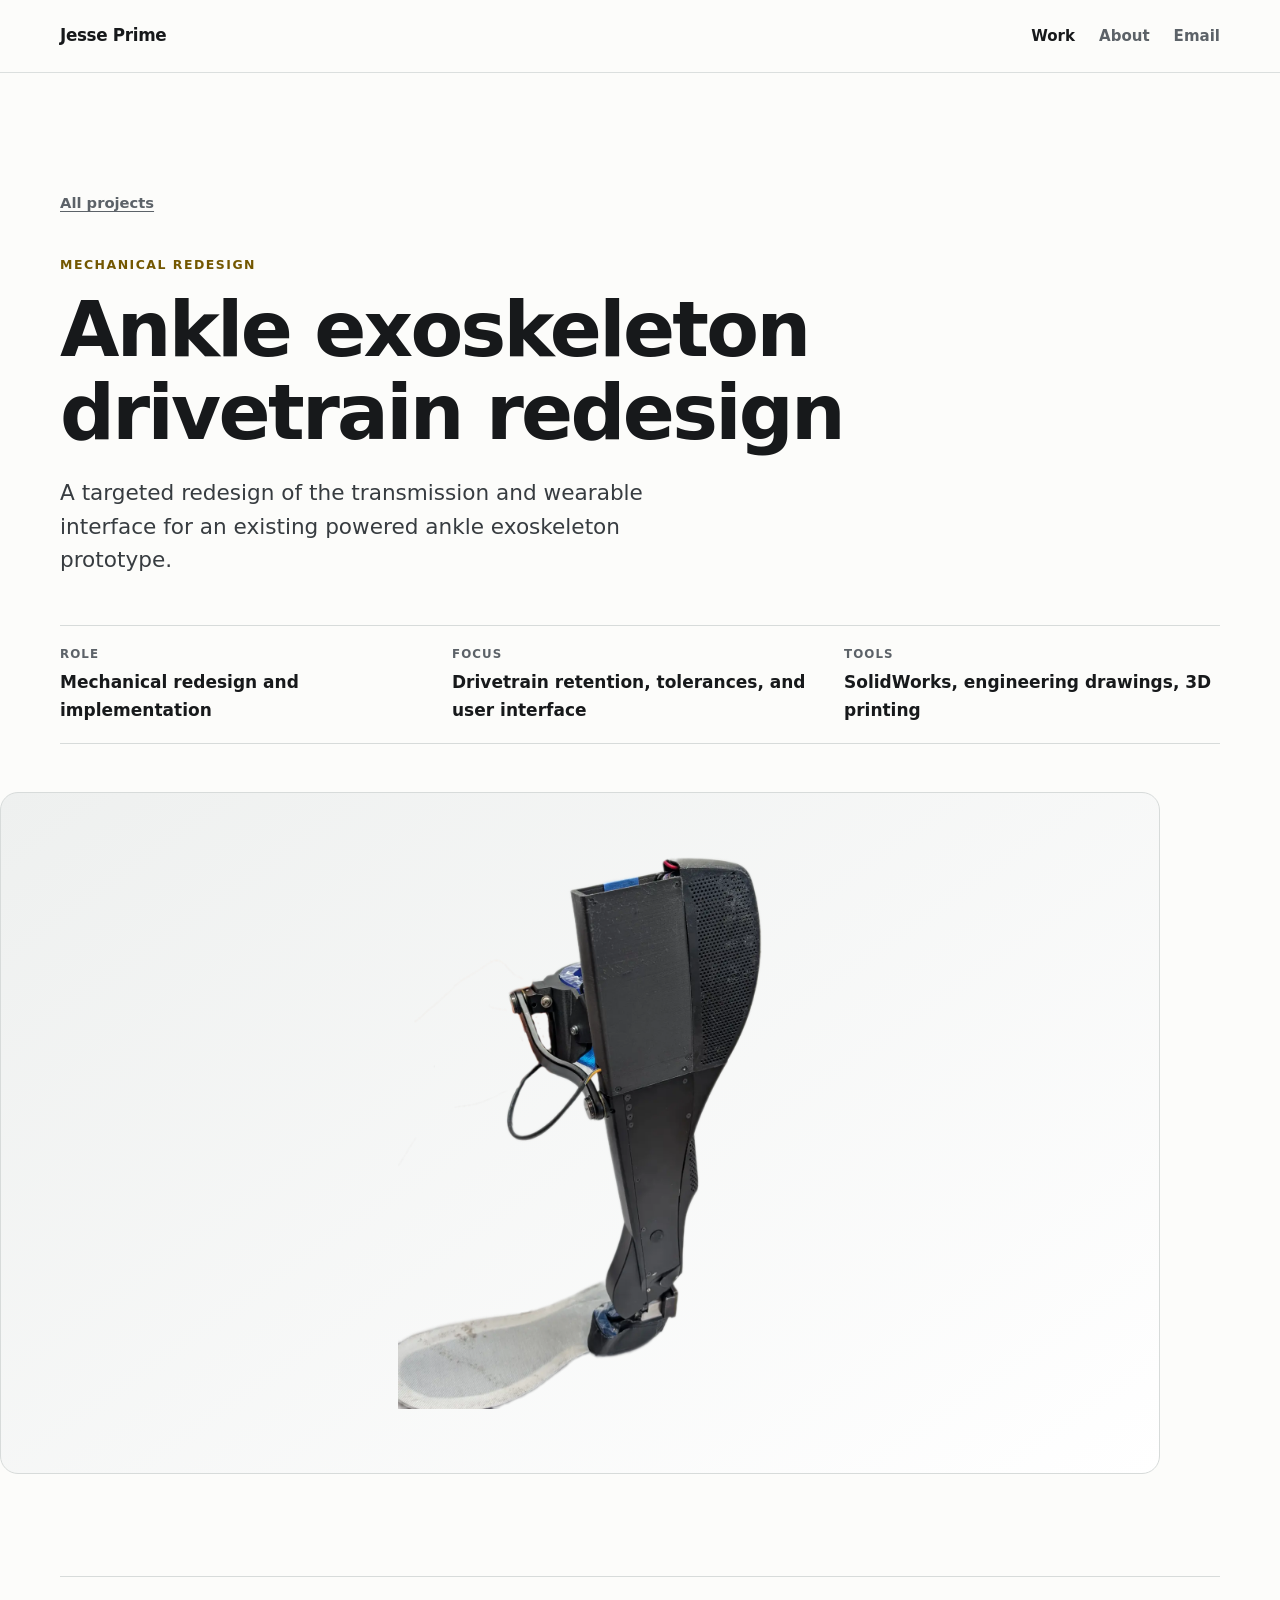
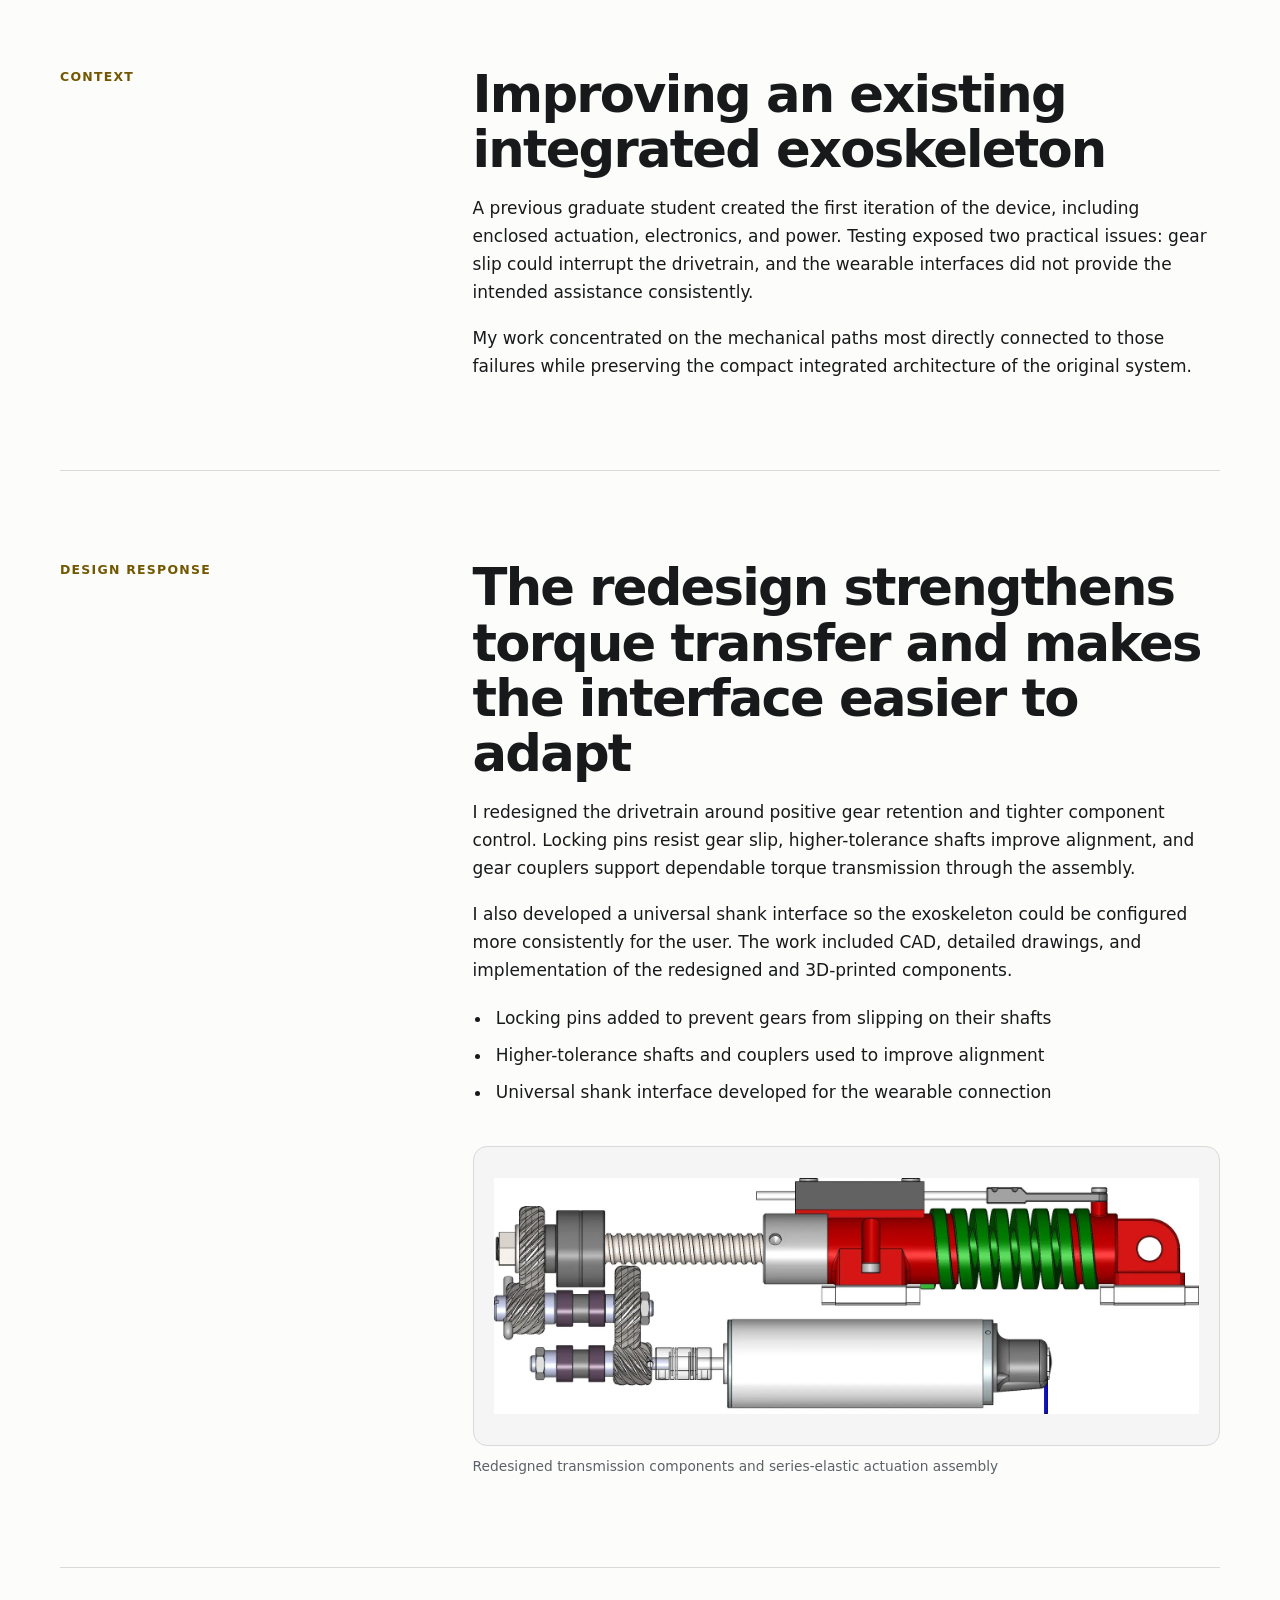
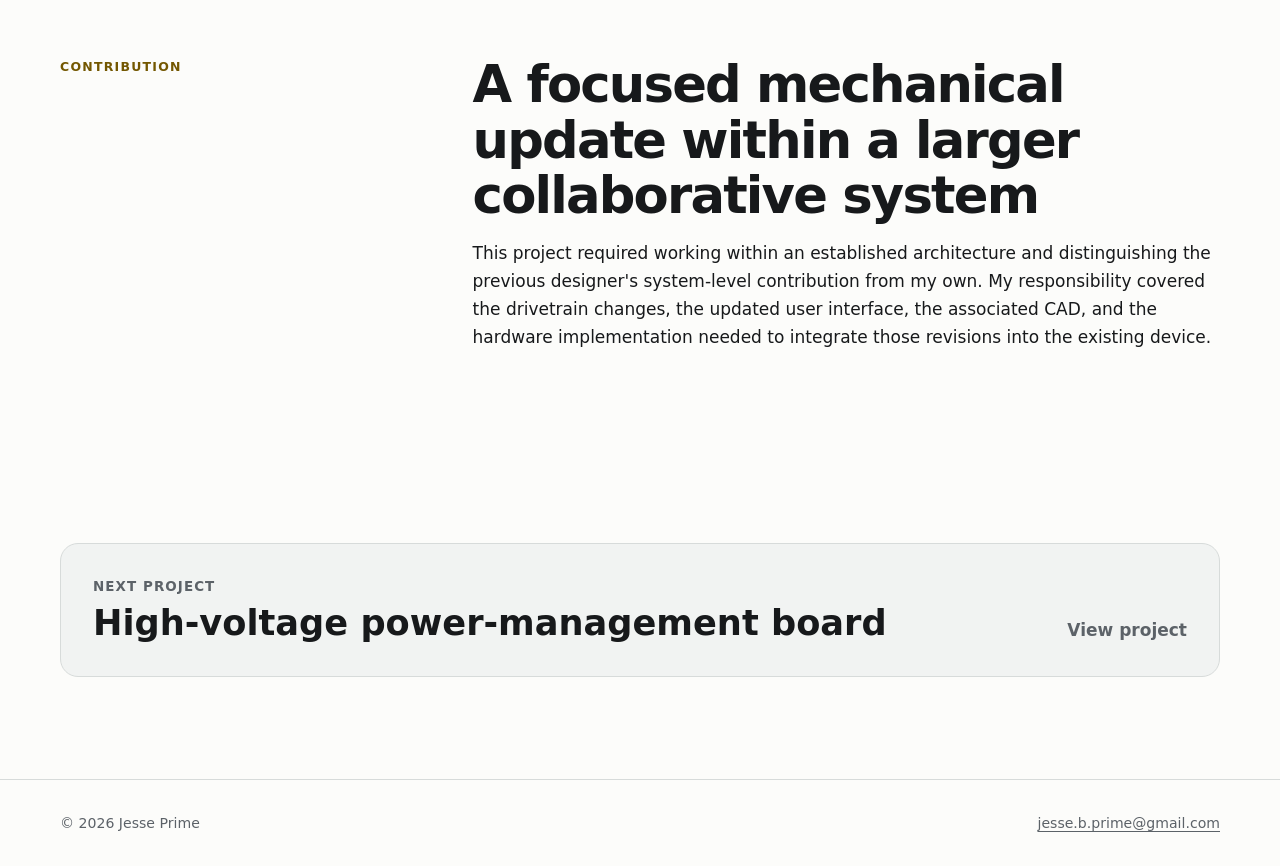
==== projects/ankle-exoskeleton.html @ 4a20e525 "Initial Upload of Portfolio Items" ====
<!doctype html>
<html lang="en">
  <head>
    <meta charset="utf-8">
    <meta name="viewport" content="width=device-width, initial-scale=1">
    <meta name="description" content="Mechanical redesign of a powered ankle exoskeleton drivetrain and user interface by Jesse Prime.">
    <meta property="og:title" content="Ankle Exoskeleton Redesign | Jesse Prime">
    <meta property="og:description" content="A drivetrain redesign focused on gear retention, component tolerances, and the wearable interface.">
    <meta property="og:type" content="article">
    <meta property="og:image" content="https://jessebeprime.github.io/assets/images/ankle-exoskeleton/exoskeleton.webp">
    <title>Ankle Exoskeleton Redesign | Jesse Prime</title>
    <link rel="stylesheet" href="/assets/css/styles.css">
  </head>
  <body>
    <a class="skip-link" href="#main-content">Skip to content</a>

    <header class="site-header">
      <div class="container">
        <a class="brand" href="/">Jesse Prime</a>
        <nav class="site-nav" aria-label="Primary navigation">
          <a aria-current="page" href="/#work">Work</a>
          <a class="nav-about" href="/#about">About</a>
          <a href="mailto:jesse.b.prime@gmail.com">Email</a>
        </nav>
      </div>
    </header>

    <main id="main-content">
      <article>
        <header class="container project-hero">
          <a class="back-link" href="/#work">All projects</a>
          <p class="eyebrow">Mechanical redesign</p>
          <h1>Ankle exoskeleton drivetrain redesign</h1>
          <p class="lead">
            A targeted redesign of the transmission and wearable interface for an existing powered ankle exoskeleton prototype.
          </p>
          <dl class="project-meta">
            <div>
              <dt>Role</dt>
              <dd>Mechanical redesign and implementation</dd>
            </div>
            <div>
              <dt>Focus</dt>
              <dd>Drivetrain retention, tolerances, and user interface</dd>
            </div>
            <div>
              <dt>Tools</dt>
              <dd>SolidWorks, engineering drawings, 3D printing</dd>
            </div>
          </dl>
        </header>

        <div class="container project-cover">
          <img src="/assets/images/ankle-exoskeleton/exoskeleton.webp" alt="Powered ankle exoskeleton with enclosed actuation and electronics">
        </div>

        <div class="container">
          <section class="case-section" aria-labelledby="ankle-context">
            <div class="case-section-label">Context</div>
            <div class="case-content">
              <h2 id="ankle-context">Improving an existing integrated exoskeleton</h2>
              <p>
                A previous graduate student created the first iteration of the device, including enclosed actuation, electronics, and power. Testing exposed two practical issues: gear slip could interrupt the drivetrain, and the wearable interfaces did not provide the intended assistance consistently.
              </p>
              <p>
                My work concentrated on the mechanical paths most directly connected to those failures while preserving the compact integrated architecture of the original system.
              </p>
            </div>
          </section>

          <section class="case-section" aria-labelledby="ankle-redesign">
            <div class="case-section-label">Design response</div>
            <div class="case-content">
              <h2 id="ankle-redesign">The redesign strengthens torque transfer and makes the interface easier to adapt</h2>
              <p>
                I redesigned the drivetrain around positive gear retention and tighter component control. Locking pins resist gear slip, higher-tolerance shafts improve alignment, and gear couplers support dependable torque transmission through the assembly.
              </p>
              <p>
                I also developed a universal shank interface so the exoskeleton could be configured more consistently for the user. The work included CAD, detailed drawings, and implementation of the redesigned and 3D-printed components.
              </p>
              <ul>
                <li>Locking pins added to prevent gears from slipping on their shafts</li>
                <li>Higher-tolerance shafts and couplers used to improve alignment</li>
                <li>Universal shank interface developed for the wearable connection</li>
              </ul>

              <div class="media-grid single">
                <figure class="figure">
                  <div class="figure-frame">
                    <img src="/assets/images/ankle-exoskeleton/drivetrain-cad.webp" alt="CAD rendering of the redesigned ankle exoskeleton drivetrain components" loading="lazy">
                  </div>
                  <figcaption>Redesigned transmission components and series-elastic actuation assembly</figcaption>
                </figure>
              </div>
            </div>
          </section>

          <section class="case-section" aria-labelledby="ankle-contribution">
            <div class="case-section-label">Contribution</div>
            <div class="case-content">
              <h2 id="ankle-contribution">A focused mechanical update within a larger collaborative system</h2>
              <p>
                This project required working within an established architecture and distinguishing the previous designer's system-level contribution from my own. My responsibility covered the drivetrain changes, the updated user interface, the associated CAD, and the hardware implementation needed to integrate those revisions into the existing device.
              </p>
            </div>
          </section>

          <a class="next-project" href="/projects/power-board.html">
            <div>
              <p>Next project</p>
              <strong>High-voltage power-management board</strong>
            </div>
            <span>View project</span>
          </a>
        </div>
      </article>
    </main>

    <footer class="site-footer">
      <div class="container">
        <p>© 2026 Jesse Prime</p>
        <p><a href="mailto:jesse.b.prime@gmail.com">jesse.b.prime@gmail.com</a></p>
      </div>
    </footer>
  </body>
</html>
---- assets/css/styles.css ----
:root {
  --ink: #17191b;
  --muted: #5c6268;
  --paper: #fcfcfa;
  --surface: #f1f3f2;
  --surface-dark: #24282b;
  --line: #d7dbda;
  --accent: #f0b400;
  --accent-dark: #735700;
  --max-width: 1160px;
  --reading-width: 760px;
  --radius: 18px;
  --shadow: 0 18px 55px rgba(20, 25, 28, 0.09);
}

* {
  box-sizing: border-box;
}

html {
  scroll-behavior: smooth;
}

body {
  margin: 0;
  color: var(--ink);
  background: var(--paper);
  font-family: Inter, ui-sans-serif, system-ui, -apple-system, BlinkMacSystemFont, "Segoe UI", sans-serif;
  font-size: 17px;
  line-height: 1.65;
  text-rendering: optimizeLegibility;
}

img {
  display: block;
  max-width: 100%;
}

a {
  color: inherit;
  text-underline-offset: 0.2em;
}

a:hover {
  color: var(--accent-dark);
}

:focus-visible {
  outline: 3px solid var(--accent);
  outline-offset: 4px;
}

.skip-link {
  position: fixed;
  top: 0.75rem;
  left: 0.75rem;
  z-index: 100;
  padding: 0.6rem 0.9rem;
  transform: translateY(-160%);
  border-radius: 0.5rem;
  background: var(--ink);
  color: white;
}

.skip-link:focus {
  transform: translateY(0);
}

.container {
  width: min(var(--max-width), calc(100% - 3rem));
  margin-inline: auto;
}

.site-header {
  position: sticky;
  top: 0;
  z-index: 20;
  border-bottom: 1px solid rgba(215, 219, 218, 0.86);
  background: rgba(252, 252, 250, 0.94);
  backdrop-filter: blur(16px);
}

.site-header .container {
  display: flex;
  min-height: 72px;
  align-items: center;
  justify-content: space-between;
  gap: 2rem;
}

.brand {
  font-size: 1.05rem;
  font-weight: 760;
  letter-spacing: -0.02em;
  text-decoration: none;
}

.site-nav {
  display: flex;
  align-items: center;
  gap: 1.5rem;
  color: var(--muted);
  font-size: 0.94rem;
  font-weight: 650;
}

.site-nav a {
  text-decoration: none;
}

.site-nav a[aria-current="page"] {
  color: var(--ink);
}

.eyebrow {
  margin: 0 0 0.8rem;
  color: var(--accent-dark);
  font-size: 0.78rem;
  font-weight: 800;
  letter-spacing: 0.12em;
  text-transform: uppercase;
}

h1,
h2,
h3 {
  margin-top: 0;
  line-height: 1.08;
  letter-spacing: -0.035em;
}

h1 {
  max-width: 14ch;
  margin-bottom: 1.35rem;
  font-size: clamp(2.8rem, 7vw, 5.9rem);
  font-weight: 800;
}

h2 {
  margin-bottom: 1rem;
  font-size: clamp(2rem, 4vw, 3.35rem);
  font-weight: 780;
}

h3 {
  margin-bottom: 0.65rem;
  font-size: clamp(1.35rem, 2.4vw, 1.85rem);
  font-weight: 750;
}

p {
  margin: 0 0 1.15rem;
}

.lead {
  max-width: 650px;
  color: #373c40;
  font-size: clamp(1.12rem, 2vw, 1.35rem);
  line-height: 1.55;
}

.hero {
  display: grid;
  min-height: calc(100vh - 72px);
  grid-template-columns: minmax(0, 1.02fr) minmax(360px, 0.98fr);
  align-items: center;
  gap: clamp(2.5rem, 7vw, 6rem);
  padding-block: clamp(4rem, 9vw, 7rem);
}

.hero-actions {
  display: flex;
  flex-wrap: wrap;
  gap: 0.8rem;
  margin-top: 2rem;
}

.button {
  display: inline-flex;
  min-height: 48px;
  align-items: center;
  justify-content: center;
  padding: 0.72rem 1.05rem;
  border: 1px solid var(--ink);
  border-radius: 999px;
  font-size: 0.95rem;
  font-weight: 750;
  text-decoration: none;
}

.button-primary {
  background: var(--ink);
  color: white;
}

.button-primary:hover {
  border-color: var(--accent-dark);
  background: var(--accent-dark);
  color: white;
}

.button-secondary:hover {
  border-color: var(--accent);
  background: #fff8db;
  color: var(--ink);
}

.hero-visual {
  position: relative;
  min-height: 520px;
  overflow: hidden;
  border: 1px solid var(--line);
  border-radius: calc(var(--radius) + 8px);
  background: linear-gradient(145deg, #eef0ef 0%, #ffffff 70%);
  box-shadow: var(--shadow);
}

.hero-visual::before {
  position: absolute;
  top: 0;
  right: 0;
  width: 42%;
  height: 10px;
  background: var(--accent);
  content: "";
}

.hero-visual img {
  width: 100%;
  height: 100%;
  min-height: 520px;
  padding: clamp(1.5rem, 4vw, 3.5rem);
  object-fit: contain;
}

.hero-note {
  margin-top: 1.7rem;
  color: var(--muted);
  font-size: 0.92rem;
}

.section {
  padding-block: clamp(4.5rem, 9vw, 8rem);
}

.section-muted {
  border-block: 1px solid var(--line);
  background: var(--surface);
}

.section-heading {
  display: grid;
  grid-template-columns: minmax(180px, 0.36fr) minmax(0, 0.64fr);
  gap: 2.5rem;
  align-items: end;
  margin-bottom: 3rem;
}

.section-heading p {
  max-width: 650px;
  margin: 0;
  color: var(--muted);
  font-size: 1.08rem;
}

.project-grid {
  display: grid;
  grid-template-columns: repeat(2, minmax(0, 1fr));
  gap: 1.4rem;
}

.project-card {
  display: flex;
  min-width: 0;
  overflow: hidden;
  flex-direction: column;
  border: 1px solid var(--line);
  border-radius: var(--radius);
  background: white;
  color: inherit;
  text-decoration: none;
  transition: transform 170ms ease, box-shadow 170ms ease, border-color 170ms ease;
}

.project-card:hover {
  transform: translateY(-4px);
  border-color: #bec4c1;
  box-shadow: var(--shadow);
  color: inherit;
}

.project-card-media {
  display: grid;
  min-height: 330px;
  place-items: center;
  overflow: hidden;
  border-bottom: 1px solid var(--line);
  background: linear-gradient(145deg, #edf0ef, #ffffff);
}

.project-card-media img {
  width: 100%;
  height: 330px;
  padding: 1.8rem;
  object-fit: contain;
  transition: transform 220ms ease;
}

.project-card:hover .project-card-media img {
  transform: scale(1.025);
}

.project-card-body {
  padding: 1.6rem;
}

.project-number {
  display: block;
  margin-bottom: 0.65rem;
  color: var(--accent-dark);
  font-size: 0.76rem;
  font-weight: 800;
  letter-spacing: 0.11em;
  text-transform: uppercase;
}

.project-card p {
  margin: 0;
  color: var(--muted);
}

.about-grid {
  display: grid;
  grid-template-columns: minmax(260px, 0.42fr) minmax(0, 0.58fr);
  gap: clamp(2.5rem, 7vw, 6rem);
  align-items: center;
}

.portrait {
  overflow: hidden;
  border-radius: var(--radius);
  background: var(--surface);
}

.portrait img {
  width: 100%;
  aspect-ratio: 1;
  object-fit: cover;
}

.capability-list {
  display: grid;
  grid-template-columns: repeat(2, minmax(0, 1fr));
  gap: 0;
  margin: 2rem 0 0;
  padding: 0;
  border-top: 1px solid var(--line);
  list-style: none;
}

.capability-list li {
  padding: 0.85rem 0;
  border-bottom: 1px solid var(--line);
  color: #303538;
}

.capability-list li:nth-child(odd) {
  margin-right: 1.5rem;
}

.contact-band {
  display: grid;
  grid-template-columns: minmax(0, 0.72fr) minmax(220px, 0.28fr);
  gap: 3rem;
  align-items: end;
  padding-block: clamp(4rem, 8vw, 7rem);
}

.contact-band h2 {
  max-width: 780px;
  margin-bottom: 0;
}

.contact-links {
  display: flex;
  flex-direction: column;
  align-items: flex-start;
  gap: 0.65rem;
  font-weight: 750;
}

.site-footer {
  border-top: 1px solid var(--line);
  color: var(--muted);
  font-size: 0.88rem;
}

.site-footer .container {
  display: flex;
  min-height: 86px;
  align-items: center;
  justify-content: space-between;
  gap: 2rem;
}

.site-footer p {
  margin: 0;
}

/* Project pages */
.project-hero {
  padding-block: clamp(4.5rem, 9vw, 7.5rem) 3rem;
}

.back-link {
  display: inline-block;
  margin-bottom: 2.5rem;
  color: var(--muted);
  font-size: 0.92rem;
  font-weight: 700;
}

.project-hero h1 {
  max-width: 18ch;
  font-size: clamp(2.7rem, 6vw, 5.3rem);
}

.project-meta {
  display: grid;
  grid-template-columns: repeat(3, minmax(0, 1fr));
  gap: 1rem;
  margin: 3rem 0 0;
  padding: 1.2rem 0;
  border-block: 1px solid var(--line);
}

.project-meta div {
  min-width: 0;
}

.project-meta dt {
  margin-bottom: 0.2rem;
  color: var(--muted);
  font-size: 0.74rem;
  font-weight: 800;
  letter-spacing: 0.09em;
  text-transform: uppercase;
}

.project-meta dd {
  margin: 0;
  font-weight: 670;
}

.project-cover {
  display: grid;
  min-height: 520px;
  margin: 0 0 clamp(4rem, 8vw, 7rem);
  place-items: center;
  overflow: hidden;
  border: 1px solid var(--line);
  border-radius: var(--radius);
  background: linear-gradient(145deg, #eef0ef, #ffffff);
}

.project-cover img {
  width: 100%;
  max-height: 680px;
  padding: clamp(1.5rem, 5vw, 4.5rem);
  object-fit: contain;
}

.case-section {
  display: grid;
  grid-template-columns: minmax(180px, 0.31fr) minmax(0, 0.69fr);
  gap: clamp(2rem, 6vw, 5rem);
  padding-block: clamp(3.5rem, 7vw, 6rem);
  border-top: 1px solid var(--line);
}

.case-section-label {
  color: var(--accent-dark);
  font-size: 0.78rem;
  font-weight: 800;
  letter-spacing: 0.1em;
  text-transform: uppercase;
}

.case-content {
  max-width: var(--reading-width);
}

.case-content > :last-child {
  margin-bottom: 0;
}

.case-content ul {
  margin: 1.25rem 0 0;
  padding-left: 1.2rem;
}

.case-content li {
  margin-bottom: 0.55rem;
  padding-left: 0.25rem;
}

.media-grid {
  display: grid;
  grid-template-columns: repeat(2, minmax(0, 1fr));
  gap: 1.25rem;
  margin-top: 2.5rem;
}

.media-grid.single {
  grid-template-columns: 1fr;
}

.figure {
  margin: 0;
}

.figure-frame {
  display: grid;
  min-height: 300px;
  place-items: center;
  overflow: hidden;
  border: 1px solid var(--line);
  border-radius: 14px;
  background: #f4f5f4;
}

.figure-frame img {
  width: 100%;
  max-height: 500px;
  padding: 1.25rem;
  object-fit: contain;
}

.figure-frame.dark {
  background: #151718;
}

figcaption {
  margin-top: 0.7rem;
  color: var(--muted);
  font-size: 0.86rem;
  line-height: 1.45;
}

.validation-list {
  display: grid;
  grid-template-columns: repeat(2, minmax(0, 1fr));
  gap: 1px;
  margin-top: 2rem;
  overflow: hidden;
  border: 1px solid var(--line);
  border-radius: 14px;
  background: var(--line);
}

.validation-item {
  min-height: 130px;
  padding: 1.2rem;
  background: white;
}

.validation-item strong {
  display: block;
  margin-bottom: 0.35rem;
  font-size: 1rem;
}

.validation-item span {
  color: var(--muted);
  font-size: 0.94rem;
}

.next-project {
  display: grid;
  grid-template-columns: 1fr auto;
  gap: 2rem;
  align-items: end;
  margin-block: clamp(4rem, 8vw, 7rem);
  padding: 2rem;
  border: 1px solid var(--line);
  border-radius: var(--radius);
  background: var(--surface);
  text-decoration: none;
}

.next-project:hover {
  border-color: var(--accent);
  color: var(--ink);
}

.next-project p {
  margin: 0 0 0.3rem;
  color: var(--muted);
  font-size: 0.84rem;
  font-weight: 800;
  letter-spacing: 0.08em;
  text-transform: uppercase;
}

.next-project strong {
  font-size: clamp(1.5rem, 3vw, 2.2rem);
  line-height: 1.15;
}

.next-project span {
  color: var(--muted);
  font-weight: 700;
}

.not-found {
  display: grid;
  min-height: calc(100vh - 159px);
  place-items: center;
  text-align: center;
}

.not-found h1 {
  max-width: none;
}

@media (max-width: 900px) {
  .hero {
    min-height: auto;
    grid-template-columns: 1fr;
  }

  .hero-copy {
    max-width: 760px;
  }

  .hero-visual {
    min-height: 430px;
  }

  .hero-visual img {
    min-height: 430px;
  }

  .section-heading,
  .case-section {
    grid-template-columns: 1fr;
    gap: 1.25rem;
  }

  .about-grid {
    grid-template-columns: minmax(220px, 0.38fr) minmax(0, 0.62fr);
    gap: 2.5rem;
  }
}

@media (max-width: 720px) {
  body {
    font-size: 16px;
  }

  .container {
    width: min(var(--max-width), calc(100% - 2rem));
  }

  .site-header .container {
    min-height: 64px;
  }

  .site-nav {
    gap: 0.9rem;
    font-size: 0.86rem;
  }

  .site-nav .nav-about {
    display: none;
  }

  .hero {
    padding-block: 3.5rem 5rem;
  }

  .hero-visual,
  .hero-visual img {
    min-height: 330px;
  }

  .hero-visual img {
    padding: 1.25rem;
  }

  .project-grid,
  .about-grid,
  .contact-band,
  .media-grid,
  .validation-list {
    grid-template-columns: 1fr;
  }

  .project-card-media,
  .project-card-media img {
    min-height: 260px;
    height: 260px;
  }

  .capability-list {
    grid-template-columns: 1fr;
  }

  .capability-list li:nth-child(odd) {
    margin-right: 0;
  }

  .contact-band {
    align-items: start;
  }

  .project-meta {
    grid-template-columns: 1fr;
    gap: 0.9rem;
  }

  .project-cover {
    min-height: 330px;
  }

  .project-cover img {
    max-height: 500px;
    padding: 1.25rem;
  }

  .figure-frame {
    min-height: 240px;
  }

  .next-project {
    grid-template-columns: 1fr;
  }

  .site-footer .container {
    min-height: 100px;
    flex-direction: column;
    align-items: flex-start;
    justify-content: center;
    gap: 0.35rem;
  }
}

@media (prefers-reduced-motion: reduce) {
  html {
    scroll-behavior: auto;
  }

  *,
  *::before,
  *::after {
    transition-duration: 0.01ms !important;
    animation-duration: 0.01ms !important;
    animation-iteration-count: 1 !important;
  }
}
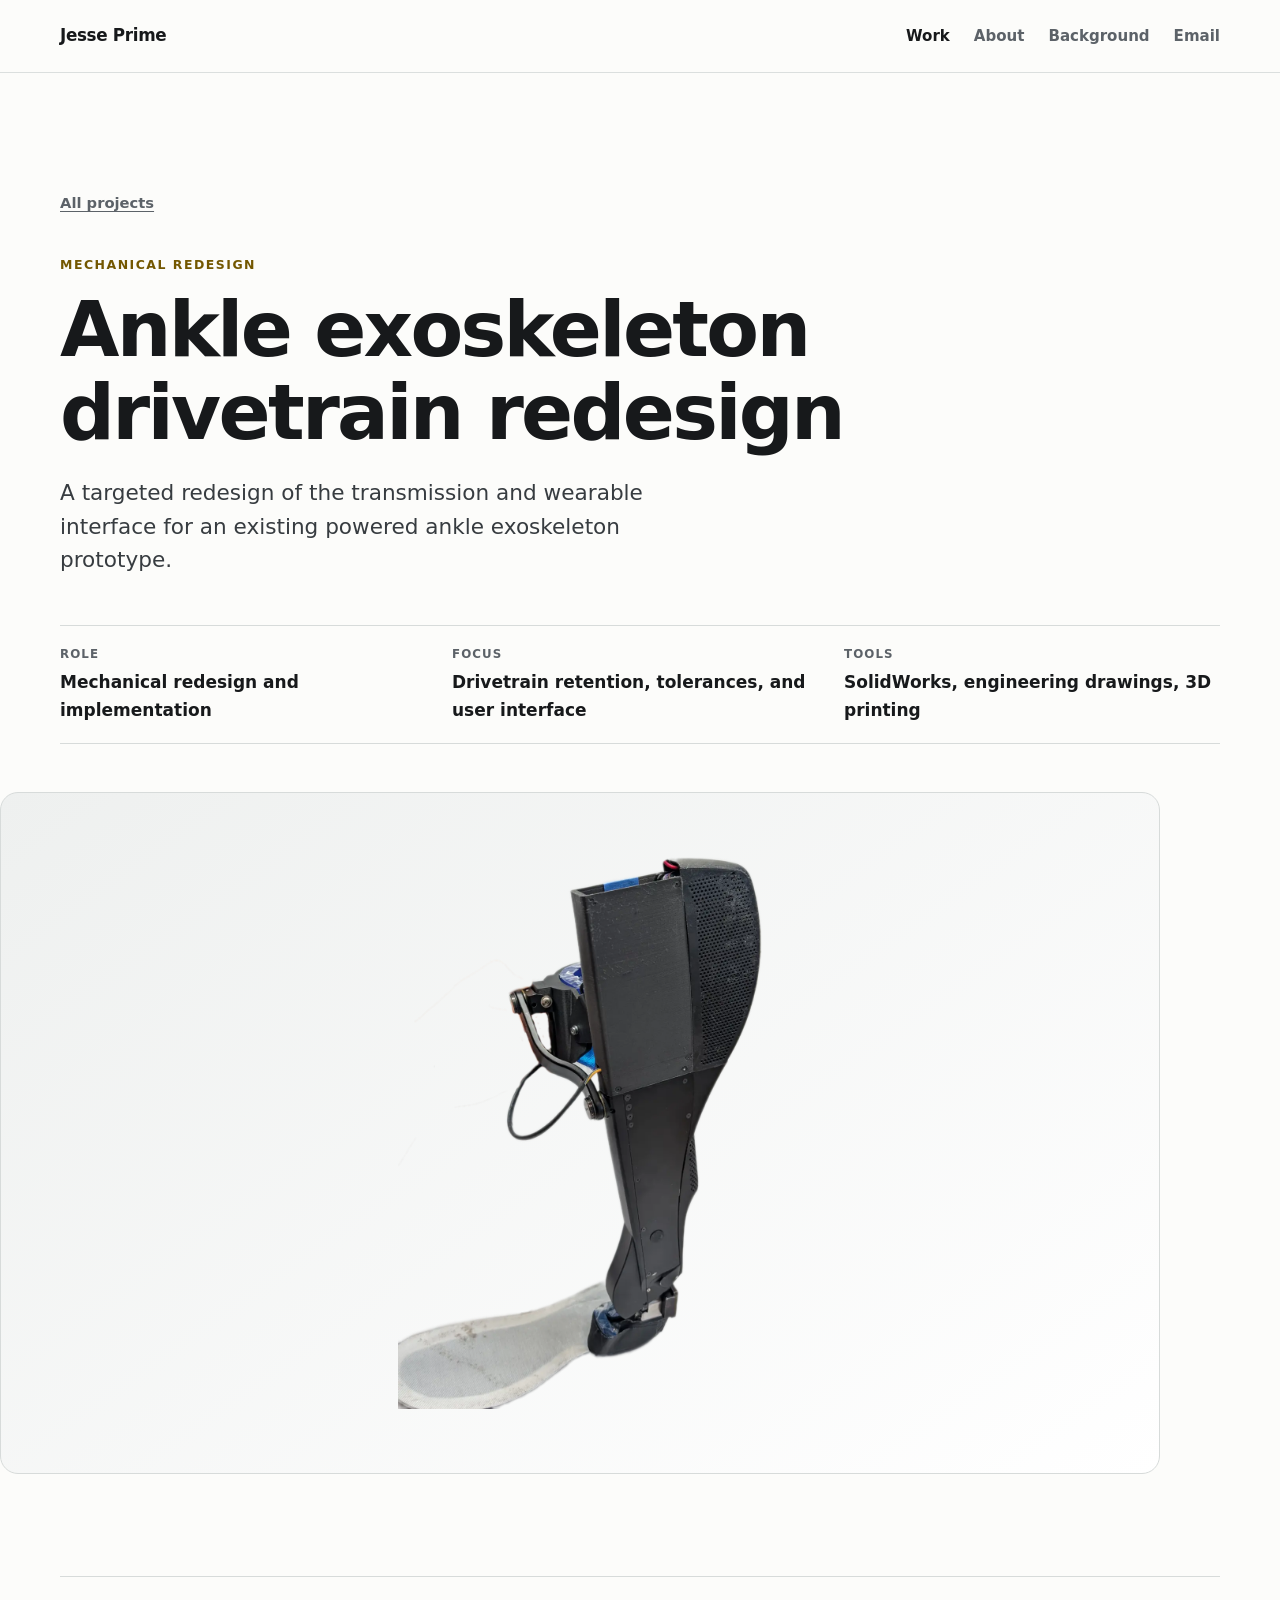
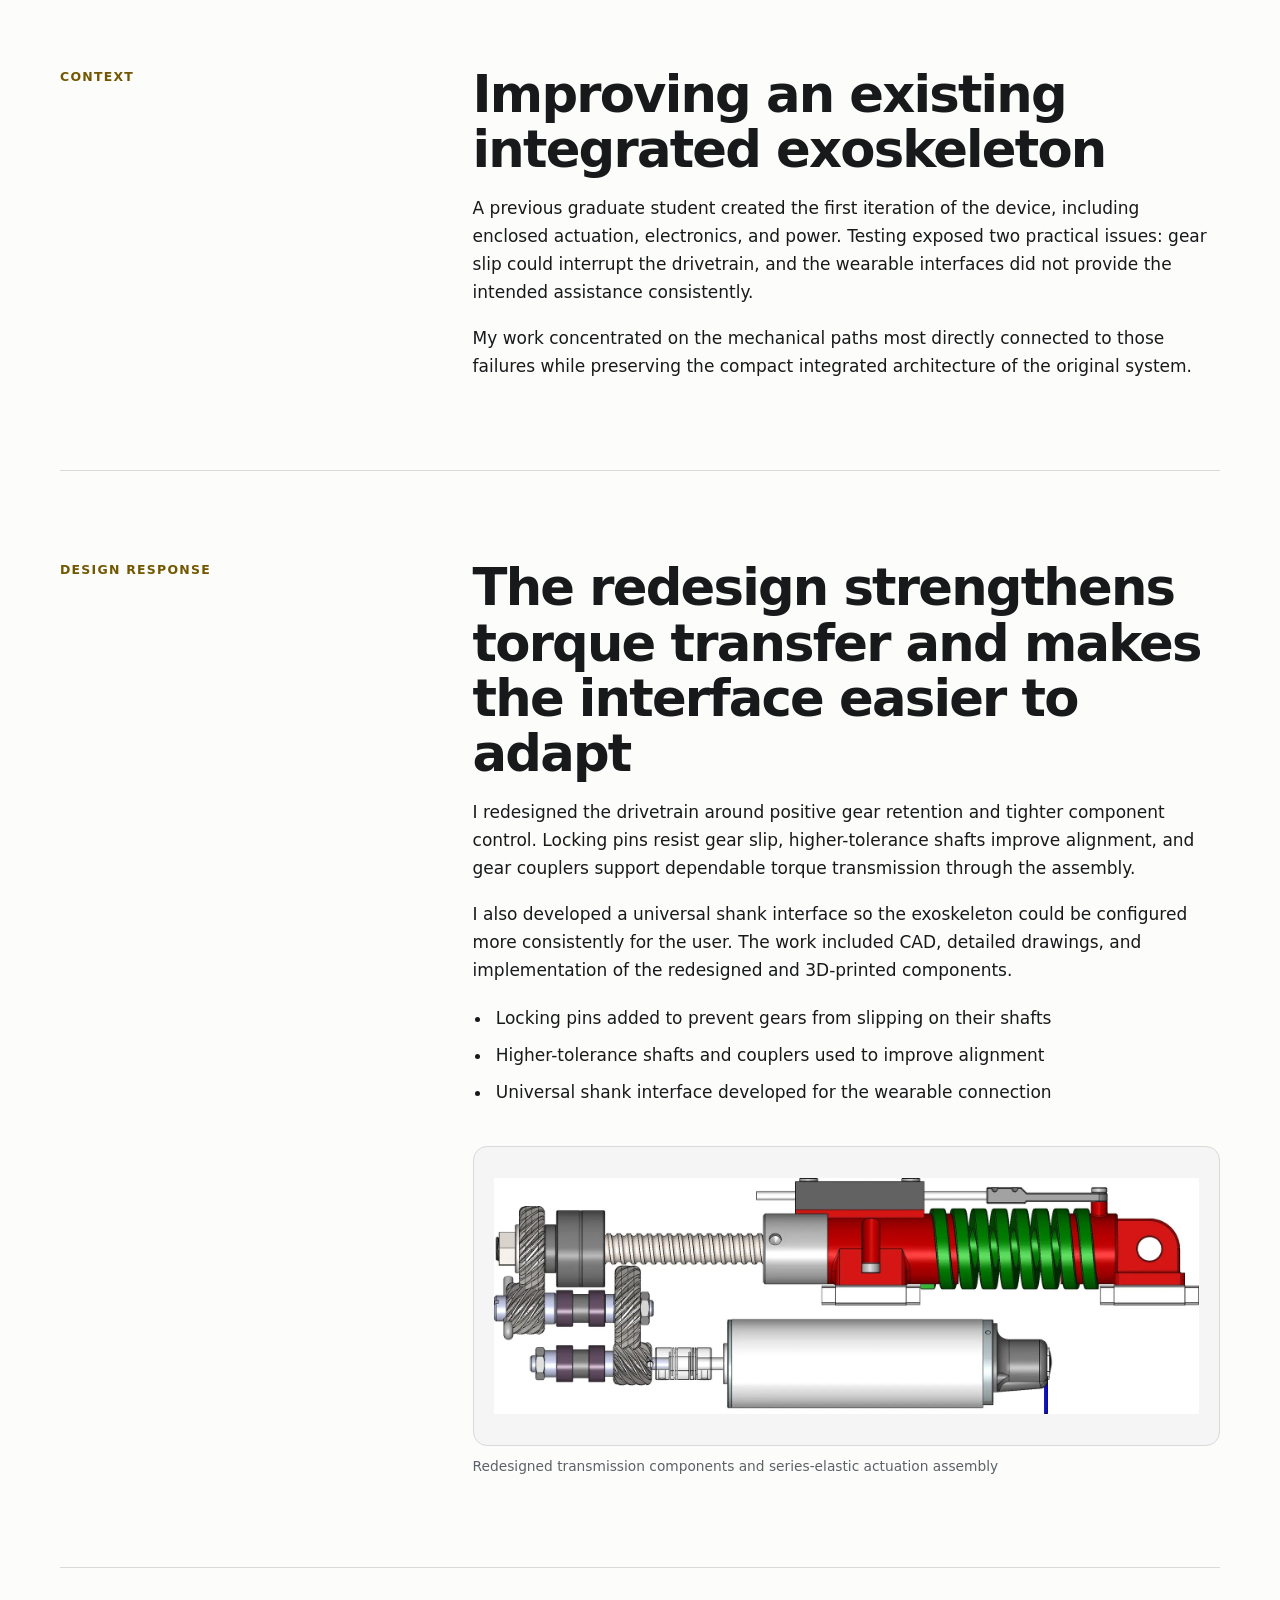
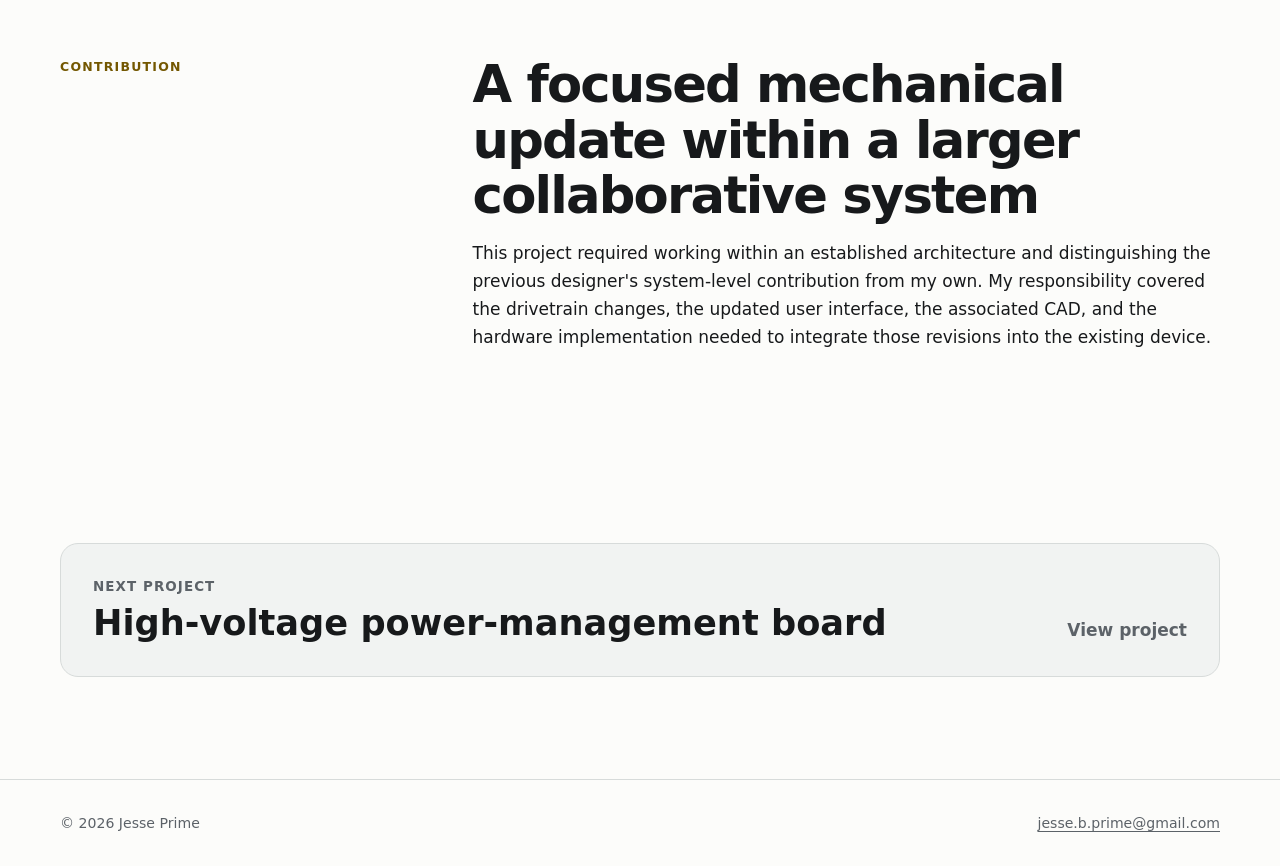
==== commit 95597ef8: "Updated to include education and job history" ====
--- a/projects/ankle-exoskeleton.html
+++ b/projects/ankle-exoskeleton.html
@@ -20,6 +20,7 @@
         <nav class="site-nav" aria-label="Primary navigation">
           <a aria-current="page" href="/#work">Work</a>
           <a class="nav-about" href="/#about">About</a>
+          <a href="/#experience">Background</a>
           <a href="mailto:jesse.b.prime@gmail.com">Email</a>
         </nav>
       </div>
--- a/assets/css/styles.css
+++ b/assets/css/styles.css
@@ -368,6 +368,155 @@
   margin-right: 1.5rem;
 }
 
+.timeline {
+  border-top: 1px solid var(--line);
+}
+
+.timeline-entry,
+.award-item {
+  display: grid;
+  grid-template-columns: minmax(160px, 0.24fr) minmax(0, 0.76fr);
+  gap: clamp(1.5rem, 5vw, 4rem);
+  padding-block: 2rem;
+  border-bottom: 1px solid var(--line);
+}
+
+.timeline-entry h3,
+.award-item h3,
+.education-card h3,
+.training-note h3 {
+  margin-bottom: 0.35rem;
+}
+
+.timeline-entry p:last-child,
+.award-item p:last-child,
+.training-note p:last-child {
+  margin-bottom: 0;
+}
+
+.timeline-entry ul {
+  margin: 1rem 0 0;
+  padding-left: 1.2rem;
+}
+
+.timeline-entry li {
+  margin-bottom: 0.5rem;
+}
+
+.timeline-date {
+  margin: 0;
+  color: var(--accent-dark);
+  font-size: 0.82rem;
+  font-weight: 800;
+  letter-spacing: 0.06em;
+  line-height: 1.45;
+  text-transform: uppercase;
+}
+
+.timeline-organization {
+  margin-bottom: 0.8rem;
+  color: var(--muted);
+  font-weight: 650;
+}
+
+.education-grid {
+  display: grid;
+  grid-template-columns: repeat(2, minmax(0, 1fr));
+  gap: 1.4rem;
+}
+
+.education-card {
+  padding: clamp(1.5rem, 4vw, 2.2rem);
+  border: 1px solid var(--line);
+  border-radius: var(--radius);
+  background: white;
+}
+
+.education-card .timeline-date {
+  margin-bottom: 1rem;
+}
+
+.detail-list {
+  margin: 1.5rem 0 0;
+}
+
+.detail-list div {
+  display: grid;
+  grid-template-columns: minmax(90px, 0.24fr) minmax(0, 0.76fr);
+  gap: 1rem;
+  padding-block: 0.65rem;
+  border-top: 1px solid var(--line);
+}
+
+.detail-list dt {
+  color: var(--muted);
+  font-size: 0.82rem;
+  font-weight: 800;
+  letter-spacing: 0.06em;
+  text-transform: uppercase;
+}
+
+.detail-list dd {
+  margin: 0;
+}
+
+.training-note {
+  display: grid;
+  grid-template-columns: minmax(0, 1fr) auto;
+  gap: 2rem;
+  align-items: start;
+  margin-top: 1.4rem;
+  padding: 1.6rem;
+  border-left: 5px solid var(--accent);
+  background: var(--surface);
+}
+
+.training-note .eyebrow {
+  margin-bottom: 0.5rem;
+}
+
+.publication-list {
+  margin: 0;
+  padding: 0;
+  border-top: 1px solid var(--line);
+  list-style: none;
+  counter-reset: publications;
+}
+
+.publication-list li {
+  position: relative;
+  padding: 2rem 0 2rem 4rem;
+  border-bottom: 1px solid var(--line);
+  counter-increment: publications;
+}
+
+.publication-list li::before {
+  position: absolute;
+  top: 2rem;
+  left: 0;
+  color: var(--accent-dark);
+  font-size: 0.82rem;
+  font-weight: 800;
+  content: "0" counter(publications);
+}
+
+.publication-list p {
+  max-width: 920px;
+  margin-bottom: 0.4rem;
+  color: var(--muted);
+}
+
+.publication-list .publication-title {
+  color: var(--ink);
+  font-size: 1.2rem;
+  font-weight: 750;
+  line-height: 1.35;
+}
+
+.award-list {
+  border-top: 1px solid var(--line);
+}
+
 .contact-band {
   display: grid;
   grid-template-columns: minmax(0, 0.72fr) minmax(220px, 0.28fr);
@@ -691,9 +840,22 @@
   .project-grid,
   .about-grid,
   .contact-band,
+  .education-grid,
   .media-grid,
   .validation-list {
     grid-template-columns: 1fr;
+  }
+
+  .timeline-entry,
+  .award-item,
+  .training-note {
+    grid-template-columns: 1fr;
+    gap: 0.8rem;
+  }
+
+  .detail-list div {
+    grid-template-columns: 1fr;
+    gap: 0.25rem;
   }
 
   .project-card-media,
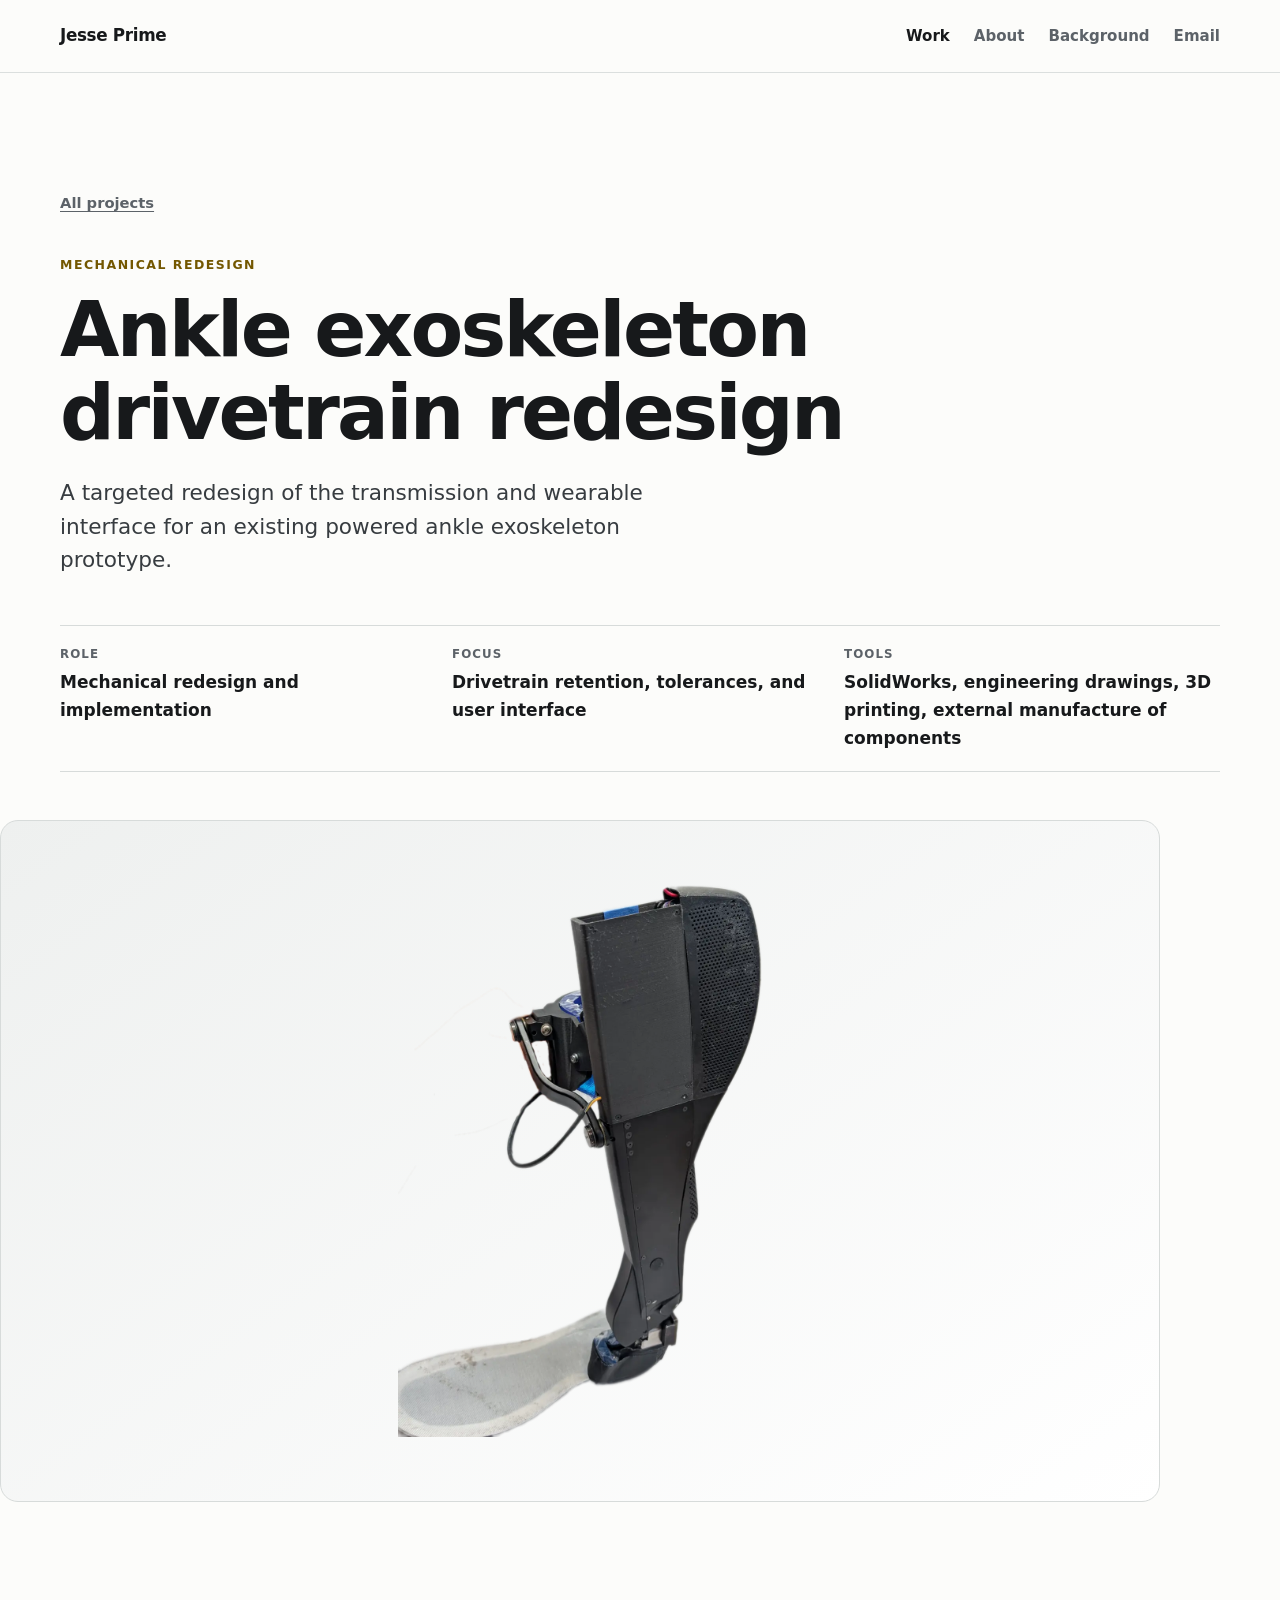
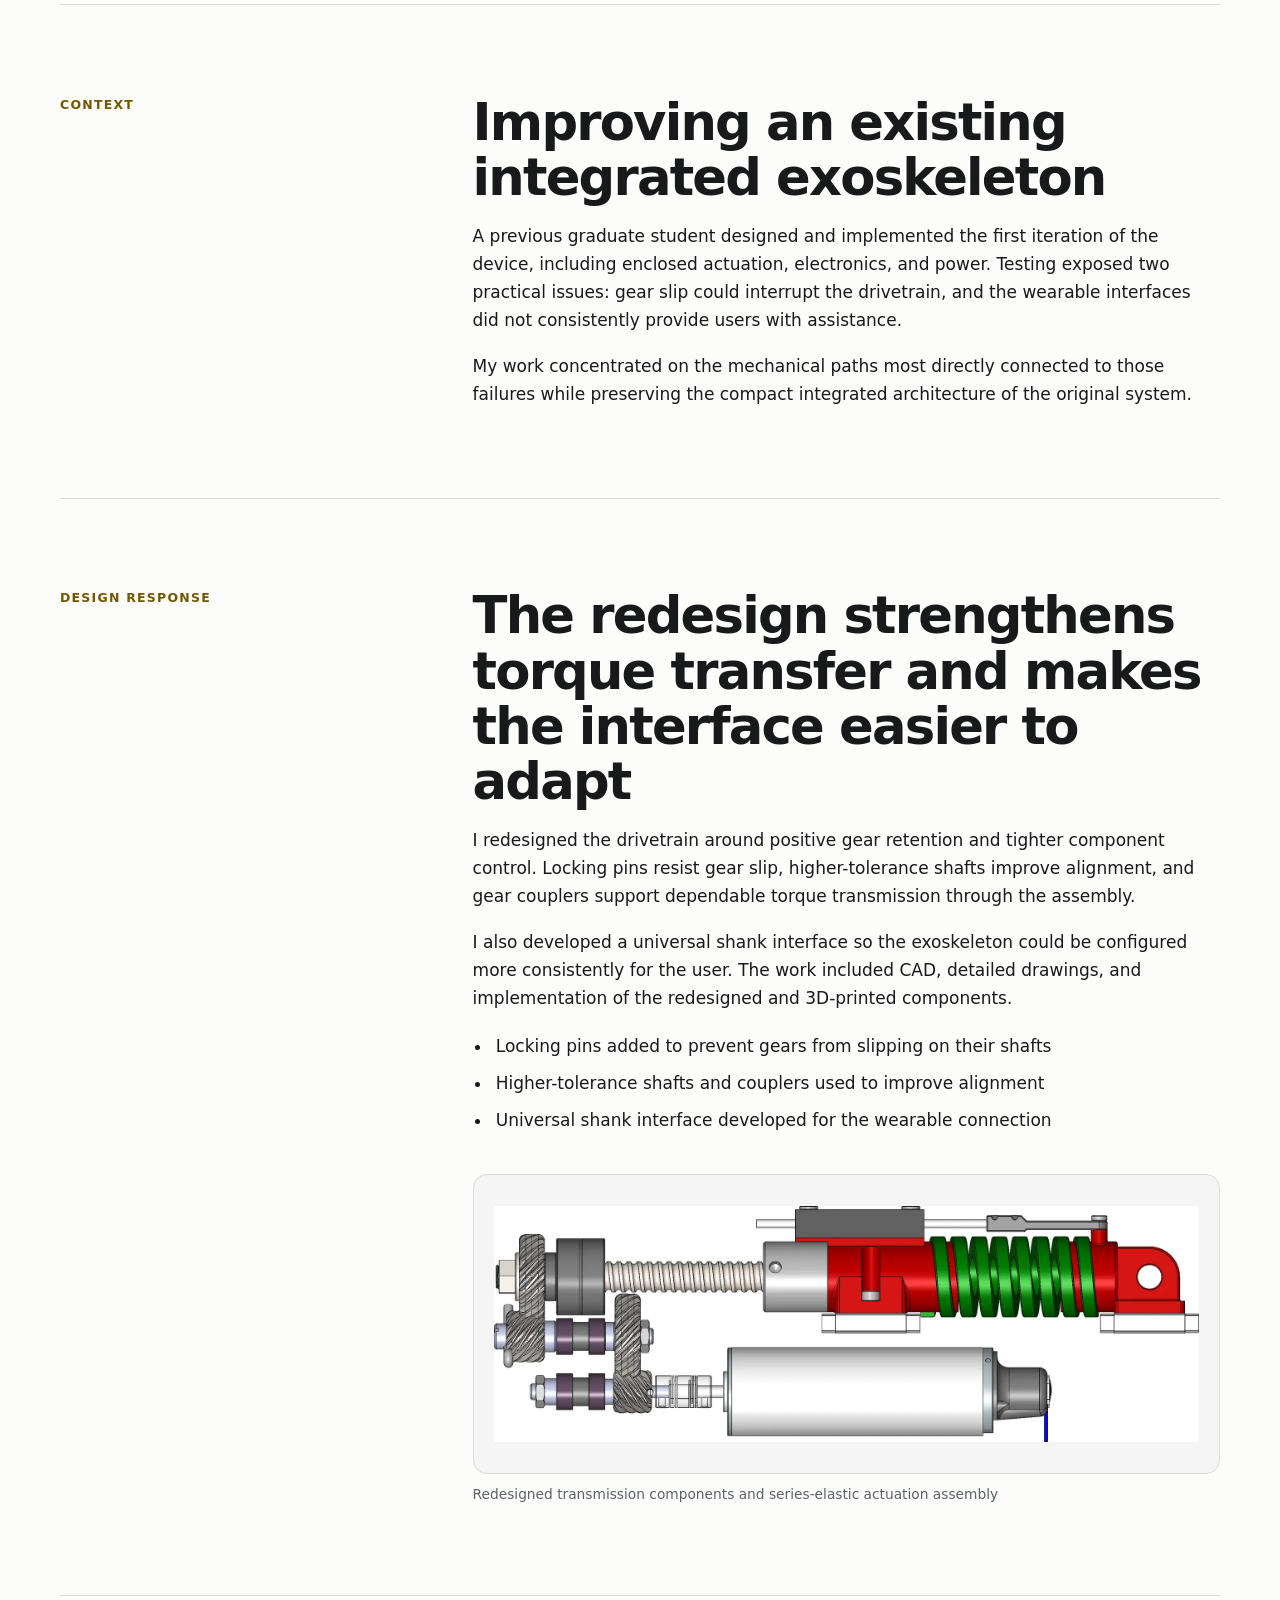
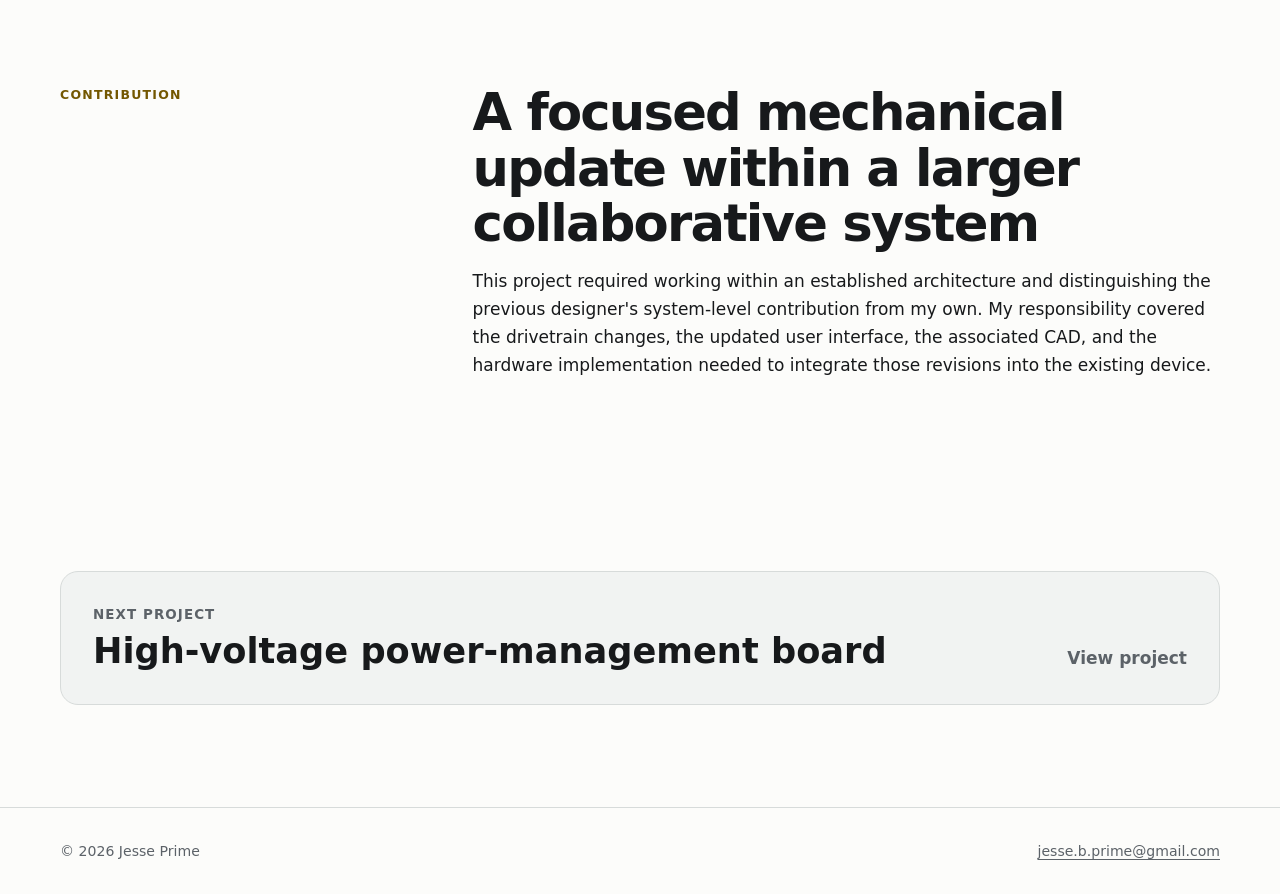
==== commit 8653d522: "Changed wording on project descriptions" ====
--- a/projects/ankle-exoskeleton.html
+++ b/projects/ankle-exoskeleton.html
@@ -46,7 +46,7 @@
             </div>
             <div>
               <dt>Tools</dt>
-              <dd>SolidWorks, engineering drawings, 3D printing</dd>
+              <dd>SolidWorks, engineering drawings, 3D printing, external manufacture of components</dd>
             </div>
           </dl>
         </header>
@@ -61,7 +61,7 @@
             <div class="case-content">
               <h2 id="ankle-context">Improving an existing integrated exoskeleton</h2>
               <p>
-                A previous graduate student created the first iteration of the device, including enclosed actuation, electronics, and power. Testing exposed two practical issues: gear slip could interrupt the drivetrain, and the wearable interfaces did not provide the intended assistance consistently.
+                A previous graduate student designed and implemented the first iteration of the device, including enclosed actuation, electronics, and power. Testing exposed two practical issues: gear slip could interrupt the drivetrain, and the wearable interfaces did not consistently provide users with assistance.
               </p>
               <p>
                 My work concentrated on the mechanical paths most directly connected to those failures while preserving the compact integrated architecture of the original system.
